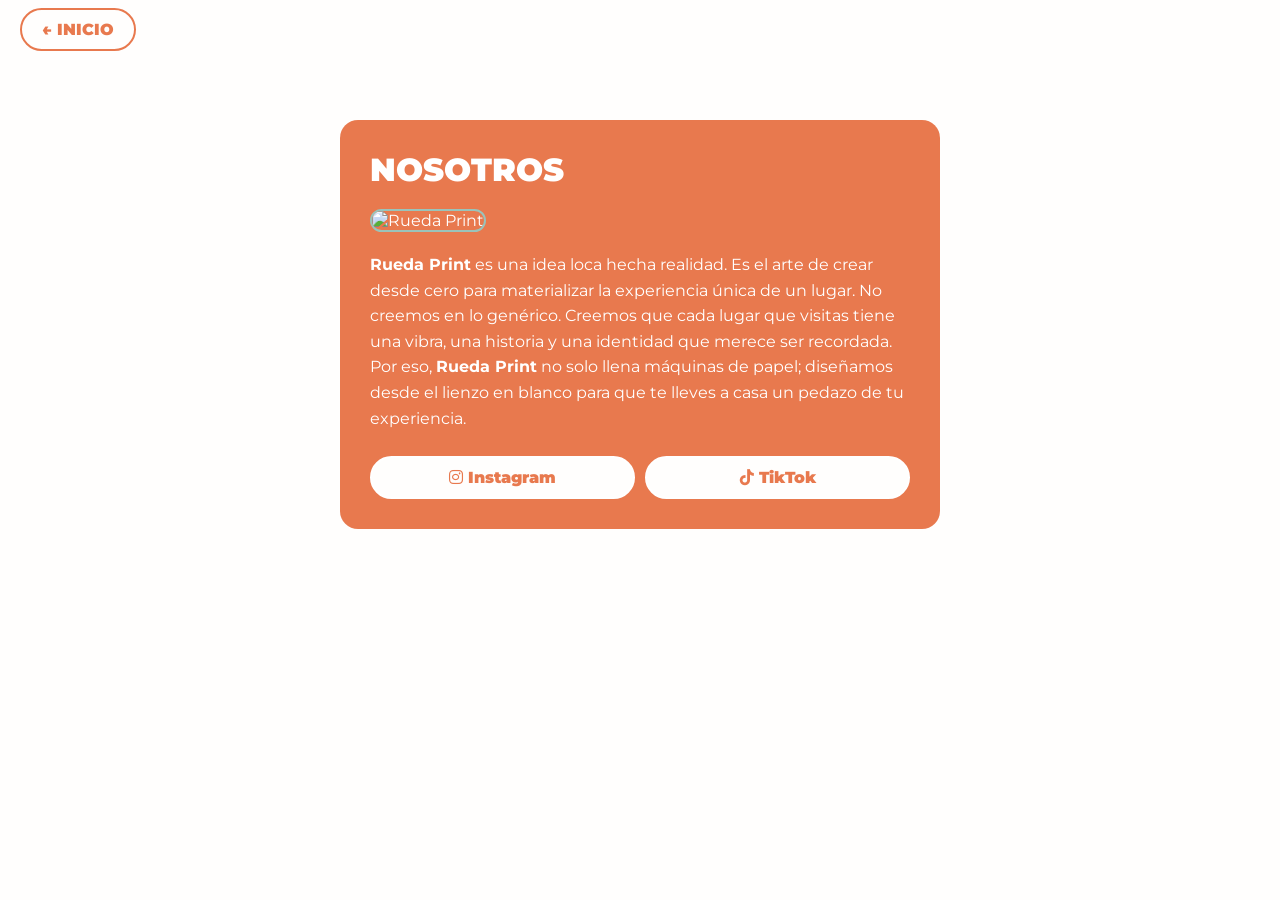
==== sobre.html @ ebb86ffd "Add files via upload" ====
<!DOCTYPE html>
<html lang="ca">
<head>
    <meta charset="UTF-8">
    <meta name="viewport" content="width=device-width, initial-scale=1.0, maximum-scale=1.0, user-scalable=no">
    <title>Quiénes Somos | Rueda Print</title>
    <link rel="stylesheet" href="styles.css">
    <link rel="stylesheet" href="https://cdnjs.cloudflare.com/ajax/libs/font-awesome/6.5.1/css/all.min.css">
</head>
<body>
    <nav>
        <a href="index.html" class="back-btn">← INICIO</a>
    </nav>

    <main class="page-container">
        <div class="glass-card">
            <h2 class="section-title" style="color: var(--text-clar); text-align: left; margin-bottom: 20px;">NOSOTROS</h2>
            
            <div class="info-grid">
                <div class="image-wrapper" style="margin-bottom: 20px;">
                    <img src="sobre-foto.jpg" alt="Rueda Print" style="width: 100%; border-radius: var(--radius); border: 2px solid var(--neon);">
                </div>

                <div class="text-wrapper">
                    <p class="description-text" style="color: var(--text-clar); line-height: 1.6; margin-bottom: 25px;">
                        <strong>Rueda Print</strong> es una idea loca hecha realidad. Es el arte de crear desde cero para materializar la experiencia única de un lugar. No creemos en lo genérico. Creemos que cada lugar que visitas tiene una vibra, una historia y una identidad que merece ser recordada. Por eso, <strong>Rueda Print</strong> no solo llena máquinas de papel; diseñamos desde el lienzo en blanco para que te lleves a casa un pedazo de tu experiencia.

                    </p>
                    
                    <div class="social-grid" style="display: flex; gap: 10px;">
                        <a href="https://instagram.com/ruedaprint" target="_blank" class="back-btn" style="flex: 1; text-align: center; border-color: var(--text-clar); color: var(--card);">
                            <i class="fab fa-instagram"></i> Instagram
                        </a>
                        <a href="https://tiktok.com/@rueda.print" target="_blank" class="back-btn" style="flex: 1; text-align: center; border-color: var(--text-clar); color: var(--card);">
                            <i class="fab fa-tiktok"></i> TikTok
                        </a>
                    </div>
                </div>
            </div>
        </div>
    </main>
</body>
</html>
---- styles.css ----
/* ============================================================
   1. VARIABLES I BASE
   ============================================================ */
@import url('https://fonts.googleapis.com/css2?family=Montserrat:wght@700;900&display=swap');

:root {
    --neon: #9ac3ba;   --bg: #fffefd;     --card: #e8794e;   
    --radius: 18px;    --text-fosco: #2d2d2d; --text-clar: #ffffff;
    --insta: linear-gradient(45deg, #f09433 0%, #e6683c 25%, #dc2743 50%, #cc2366 75%, #bc1888 100%);
}

* { margin: 0; padding: 0; box-sizing: border-box; font-family: 'Montserrat', sans-serif; }
body { background-color: var(--bg); color: var(--text-fosco); overflow-x: hidden; }

/* ============================================================
   2. LOADER (IMPRESORA CORREGIDA)
   ============================================================ */
.printer-loader {
    position: fixed; top: 0; left: 0; width: 100%; height: 100%;
    background: var(--bg); display: flex; flex-direction: column;
    justify-content: center; align-items: center; z-index: 9999;
}
.printer-body {
    width: 260px; height: 90px; background: #e8e8e8; border-radius: 12px;
    position: relative; box-shadow: inset 0 2px 4px white, 0 10px 25px rgba(0,0,0,0.1);
}
.printer-top {
    width: 100%; height: 30px; background: #f2f2f2;
    border-radius: 12px 12px 0 0; border-bottom: 2px solid #ccc;
}
.printer-slot {
    width: 220px; height: 10px; background: #111; margin: 10px auto 0;
    border-radius: 4px; position: relative; z-index: 10;
}
.paper-tray {
    width: 200px; height: 200px; overflow: hidden; position: absolute;
    top: 45px; left: 30px; z-index: 1; display: flex; justify-content: center;
}
.printed-photo {
    width: 160px; background: white; padding: 8px; border: 1px solid #ddd;
    box-shadow: 0 4px 10px rgba(0,0,0,0.1);
    position: absolute; top: -180px; 
    display: flex; justify-content: center; align-items: center;
    animation: printSteps 2.5s ease-in-out forwards;
}
.printing-paper { width: 100%; height: auto; object-fit: contain; }

@keyframes printSteps {
    0% { transform: translateY(0); opacity: 0; }
    15% { opacity: 1; }
    100% { transform: translateY(190px); opacity: 1; }
}

.loader-status { margin-top: 160px; display: flex; align-items: center; gap: 10px; }
.status-light { width: 10px; height: 10px; background: #4caf50; border-radius: 50%; animation: blink 0.8s infinite; }
@keyframes blink { 0%, 100% { opacity: 1; } 50% { opacity: 0.3; } }
.printing-text { font-weight: 900; font-size: 0.75rem; color: #888; text-transform: uppercase; letter-spacing: 1px; }

/* ============================================================
   3. BOTONS (INSTA, TIKTOK I GENERAL)
   ============================================================ */
.btn-action {
    display: block; width: 100%; padding: 20px; margin-bottom: 15px;
    background: var(--card); color: var(--text-clar) !important;
    border: 2px solid var(--neon); border-radius: var(--radius);
    text-align: center; text-decoration: none; font-weight: 900;
    text-transform: uppercase; transition: 0.3s cubic-bezier(0.175, 0.885, 0.32, 1.275);
}
.btn-action:hover { transform: scale(1.05) translateY(-5px); }

.btn-insta { background: var(--insta) !important; border-color: #fff !important; }
.btn-tiktok { 
    background: #000 !important; border-color: #25f4ee !important; 
    box-shadow: 3px 3px 0px #fe2c55, -3px -3px 0px #25f4ee; 
}
.btn-tiktok:hover { box-shadow: 5px 5px 0px #fe2c55, -5px -5px 0px #25f4ee; }

/* ============================================================
   4. ESTRUCTURA
   ============================================================ */
.body-portada { min-height: 100vh; display: flex; flex-direction: column; justify-content: center; align-items: center; padding: 20px; }
.hero-container { width: 100%; max-width: 450px; margin-bottom: 40px; text-align: center; }
.logo-principal { width: 100%; height: auto; max-height: 35vh; object-fit: contain; }
.btn-group-portada { width: 100%; max-width: 350px; }

@media (min-width: 768px) {
    .btn-group-portada { display: flex; flex-direction: row; gap: 15px; max-width: 900px; }
    .btn-group-portada .btn-action { margin-bottom: 0; }
}

/* Pàgines Internes */
.page-container { padding: 120px 20px 60px; display: flex; flex-direction: column; align-items: center; gap: 30px; }
.glass-card { background: var(--card); border-radius: var(--radius); padding: 30px; width: 100%; max-width: 600px; color: var(--text-clar); }
.section-title { font-size: 2rem; font-weight: 900; color: var(--card); text-transform: uppercase; text-align: center; margin-bottom: 20px; }

/* Formularis i Mapa */
.modern-form { display: flex; flex-direction: column; gap: 15px; }
.modern-form input, .modern-form textarea { width: 100%; padding: 16px; border-radius: 12px; border: none; background: white; color: var(--text-fosco); font-weight: 700; }
.mapa-wrapper { width: 100%; max-width: 900px; height: 450px; border-radius: var(--radius); border: 4px solid var(--card); overflow: hidden; }

/* Navegació */
nav { position: fixed; top: 0; width: 100%; padding: 20px; z-index: 1000; }
.back-btn { background: var(--bg); color: var(--card); text-decoration: none; font-weight: 900; padding: 10px 20px; border-radius: 50px; border: 2px solid var(--card); }

/* Control de transicions */
.content-hidden { opacity: 0; visibility: hidden; }
.fade-in { opacity: 1; visibility: visible; transition: 0.8s ease-out; }
.fade-out { opacity: 0; transition: 0.5s; pointer-events: none; }
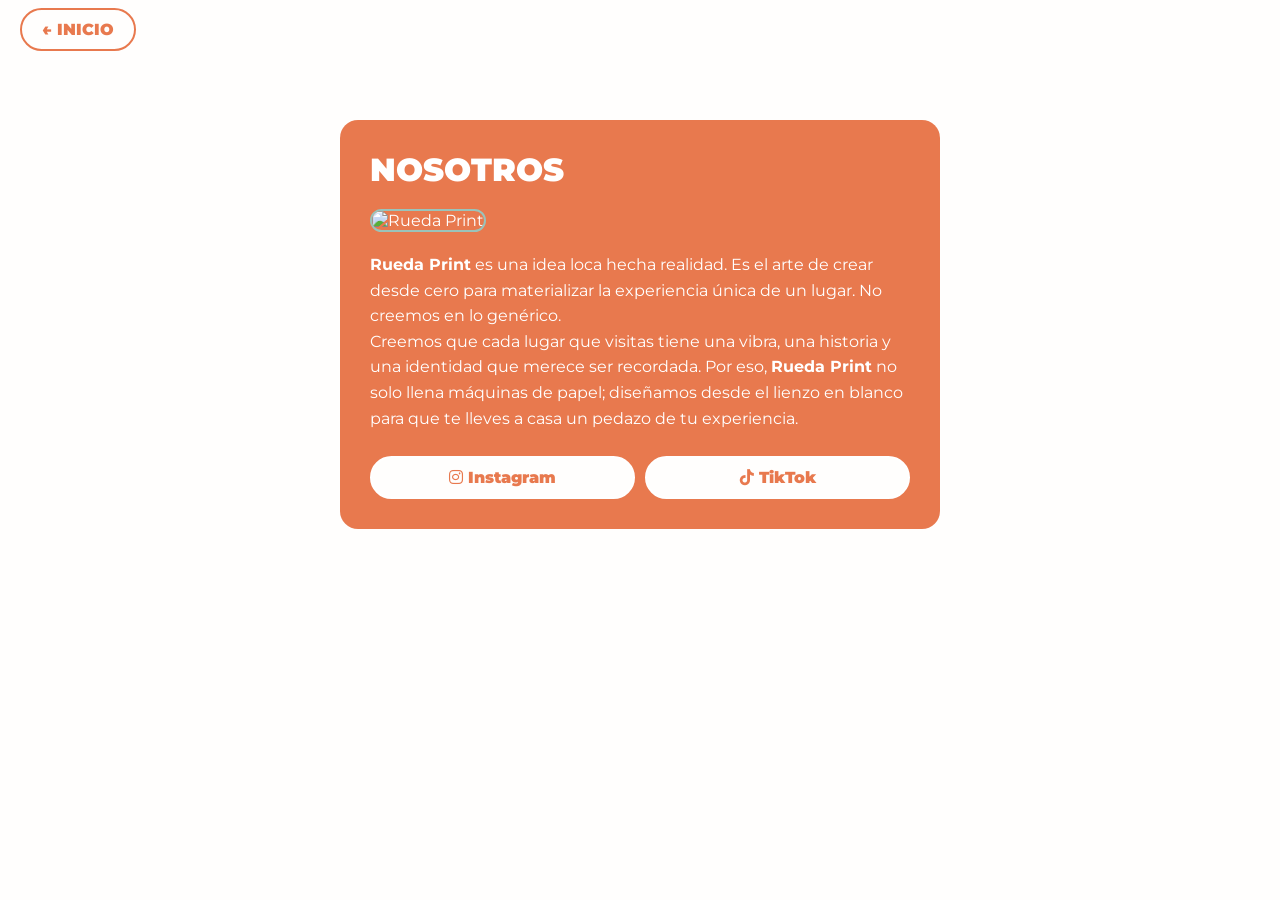
==== commit 9da1f72c: "Update sobre.html" ====
--- a/sobre.html
+++ b/sobre.html
@@ -23,7 +23,7 @@
 
                 <div class="text-wrapper">
                     <p class="description-text" style="color: var(--text-clar); line-height: 1.6; margin-bottom: 25px;">
-                        <strong>Rueda Print</strong> es una idea loca hecha realidad. Es el arte de crear desde cero para materializar la experiencia única de un lugar. No creemos en lo genérico. Creemos que cada lugar que visitas tiene una vibra, una historia y una identidad que merece ser recordada. Por eso, <strong>Rueda Print</strong> no solo llena máquinas de papel; diseñamos desde el lienzo en blanco para que te lleves a casa un pedazo de tu experiencia.
+                        <strong>Rueda Print</strong> es una idea loca hecha realidad. Es el arte de crear desde cero para materializar la experiencia única de un lugar. No creemos en lo genérico. <br> Creemos que cada lugar que visitas tiene una vibra, una historia y una identidad que merece ser recordada. Por eso, <strong>Rueda Print</strong> no solo llena máquinas de papel; diseñamos desde el lienzo en blanco para que te lleves a casa un pedazo de tu experiencia.
 
                     </p>
                     
@@ -40,4 +40,4 @@
         </div>
     </main>
 </body>
-</html>+</html>
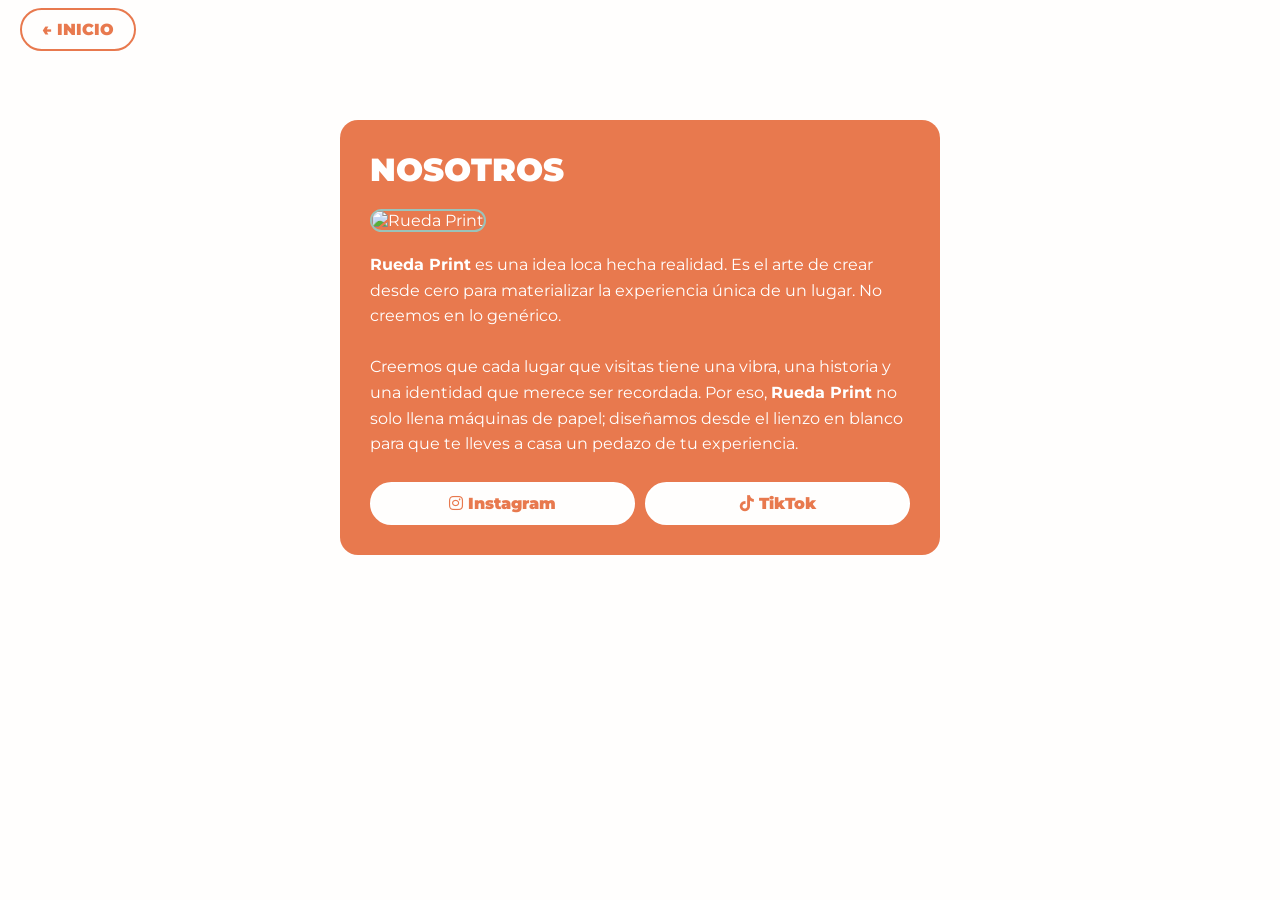
==== commit 378e21ff: "Update sobre.html" ====
--- a/sobre.html
+++ b/sobre.html
@@ -23,7 +23,7 @@
 
                 <div class="text-wrapper">
                     <p class="description-text" style="color: var(--text-clar); line-height: 1.6; margin-bottom: 25px;">
-                        <strong>Rueda Print</strong> es una idea loca hecha realidad. Es el arte de crear desde cero para materializar la experiencia única de un lugar. No creemos en lo genérico. <br> Creemos que cada lugar que visitas tiene una vibra, una historia y una identidad que merece ser recordada. Por eso, <strong>Rueda Print</strong> no solo llena máquinas de papel; diseñamos desde el lienzo en blanco para que te lleves a casa un pedazo de tu experiencia.
+                        <strong>Rueda Print</strong> es una idea loca hecha realidad. Es el arte de crear desde cero para materializar la experiencia única de un lugar. No creemos en lo genérico. <br> </br> Creemos que cada lugar que visitas tiene una vibra, una historia y una identidad que merece ser recordada. Por eso, <strong>Rueda Print</strong> no solo llena máquinas de papel; diseñamos desde el lienzo en blanco para que te lleves a casa un pedazo de tu experiencia.
 
                     </p>
                     
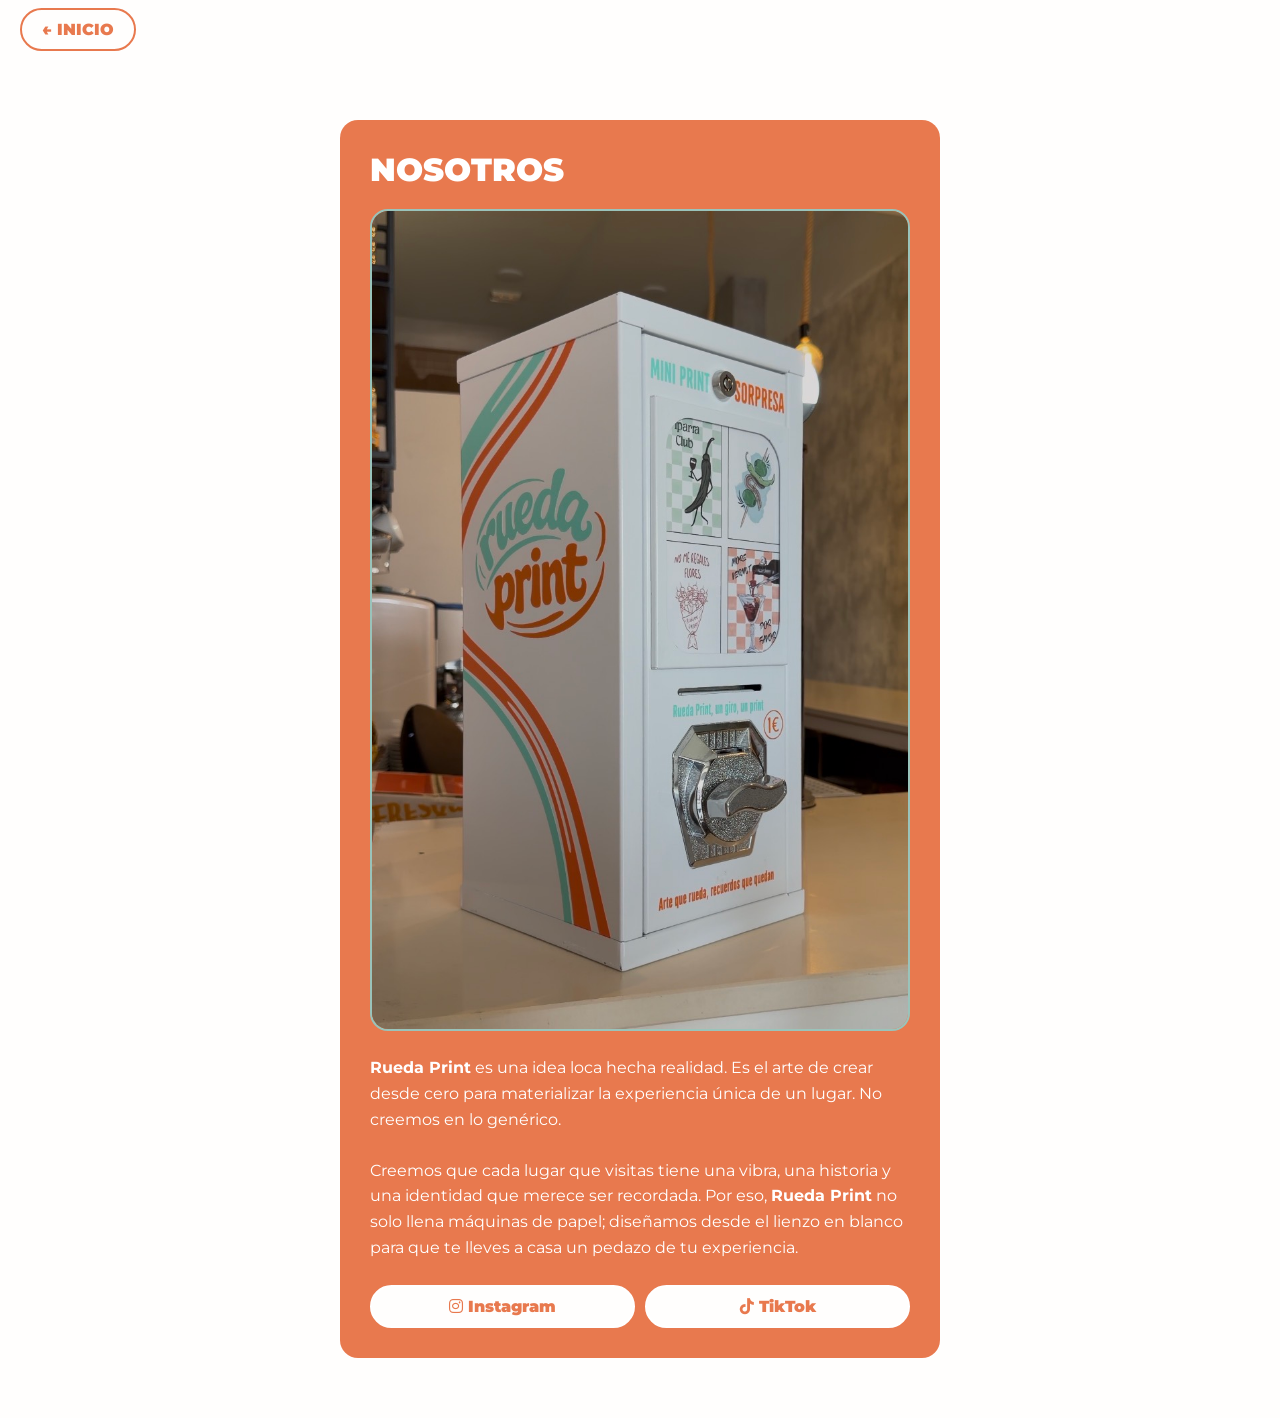
==== commit 4336c8a9: "Update sobre.html" ====
--- a/sobre.html
+++ b/sobre.html
@@ -18,7 +18,7 @@
             
             <div class="info-grid">
                 <div class="image-wrapper" style="margin-bottom: 20px;">
-                    <img src="sobre-foto.jpg" alt="Rueda Print" style="width: 100%; border-radius: var(--radius); border: 2px solid var(--neon);">
+                    <img src="nosotros1.jpeg" alt="Rueda Print" style="width: 100%; border-radius: var(--radius); border: 2px solid var(--neon);">
                 </div>
 
                 <div class="text-wrapper">
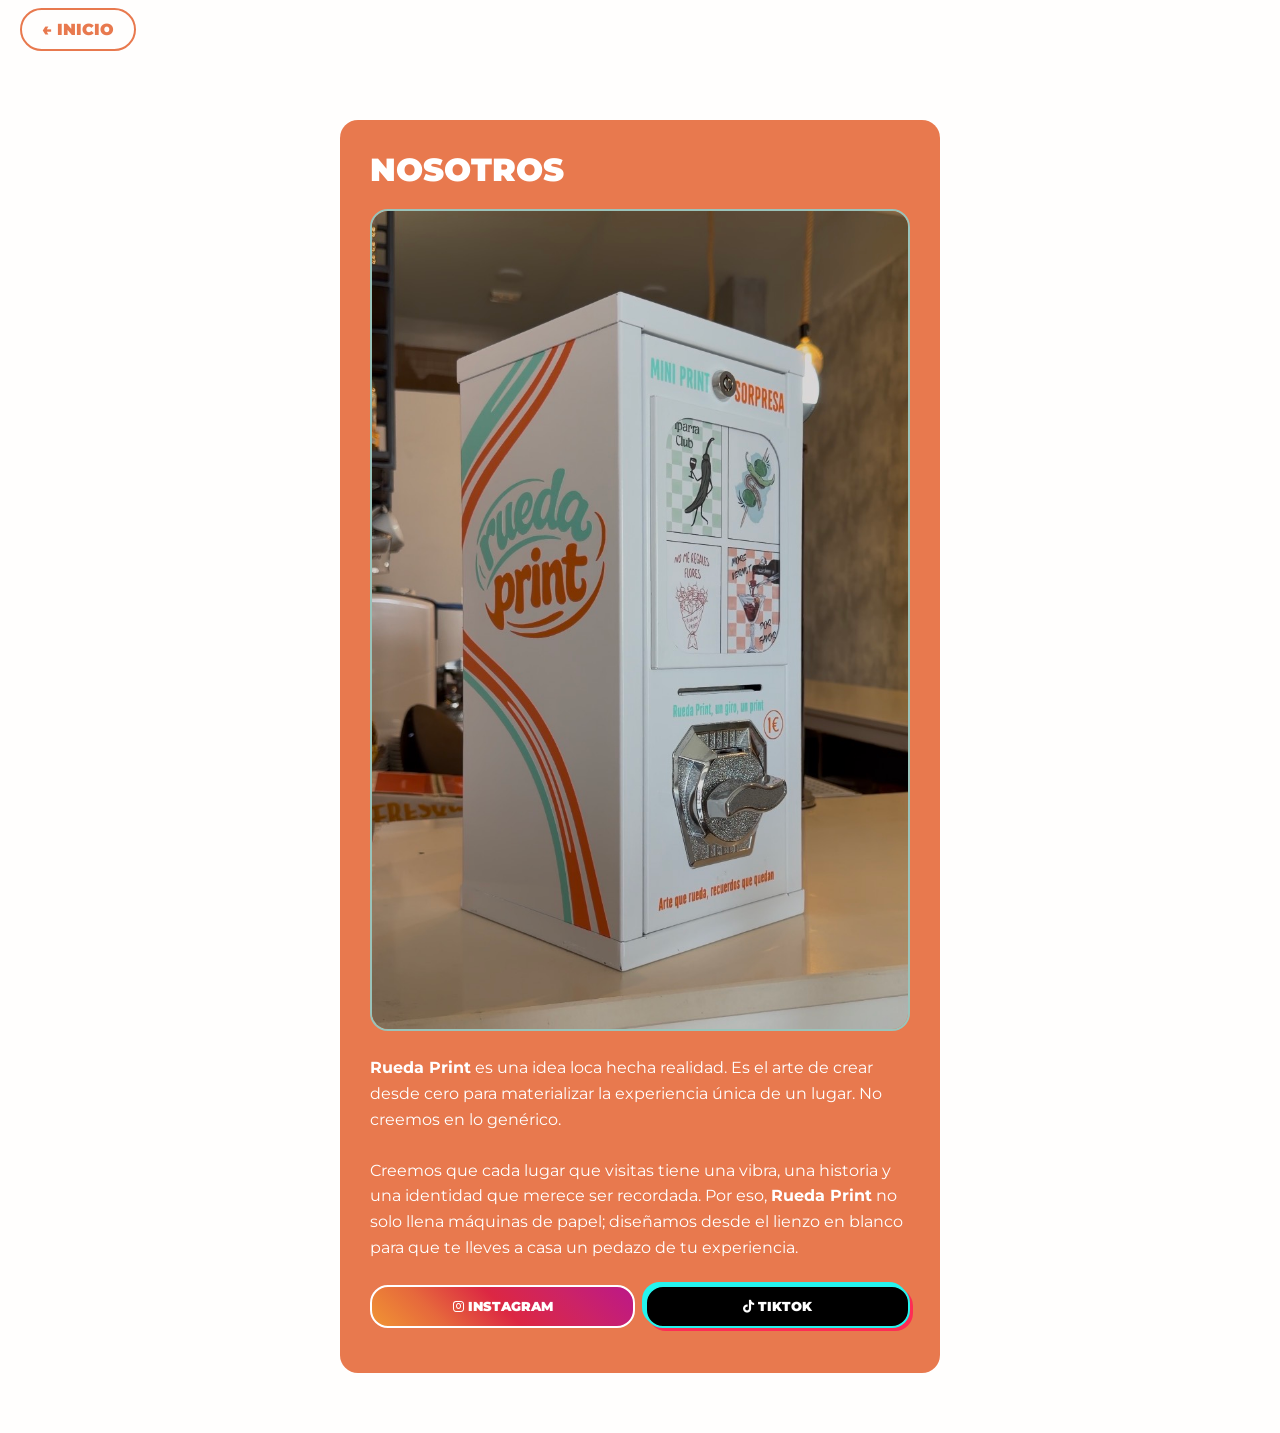
==== commit 87f67600: "Update sobre.html" ====
--- a/sobre.html
+++ b/sobre.html
@@ -27,14 +27,13 @@
 
                     </p>
                     
-                    <div class="social-grid" style="display: flex; gap: 10px;">
-                        <a href="https://instagram.com/ruedaprint" target="_blank" class="back-btn" style="flex: 1; text-align: center; border-color: var(--text-clar); color: var(--card);">
-                            <i class="fab fa-instagram"></i> Instagram
-                        </a>
-                        <a href="https://tiktok.com/@rueda.print" target="_blank" class="back-btn" style="flex: 1; text-align: center; border-color: var(--text-clar); color: var(--card);">
-                            <i class="fab fa-tiktok"></i> TikTok
-                        </a>
-                    </div>
+                     <div class="social-grid-cool" style="display: flex; gap: 10px;">
+                    <a href="https://instagram.com/ruedaprint" target="_blank" class="btn-action btn-insta" style="flex: 1; padding: 12px; font-size: 0.8rem;">
+                        <i class="fab fa-instagram"></i> Instagram
+                    </a>
+                    <a href="https://tiktok.com/@rueda.print" target="_blank" class="btn-action btn-tiktok" style="flex: 1; padding: 12px; font-size: 0.8rem;">
+                        <i class="fab fa-tiktok"></i> TikTok
+                    </a>
                 </div>
             </div>
         </div>
